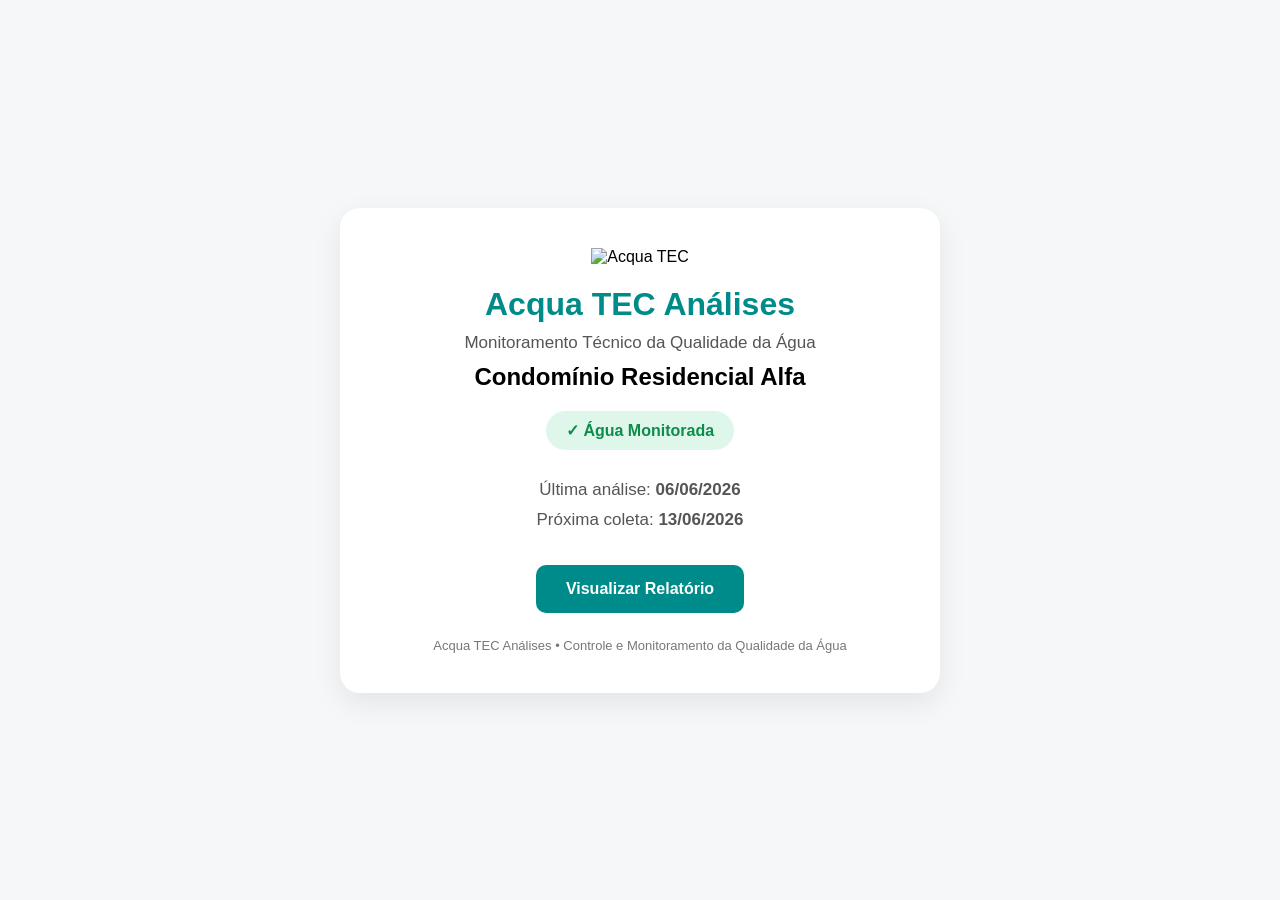
==== index.html @ b10cce32 "Add initial HTML structure for Acqua TEC Análises" ====
<!DOCTYPE html>
<html lang="pt-BR">
<head>
<meta charset="UTF-8">
<meta name="viewport" content="width=device-width, initial-scale=1.0">

<title>Acqua TEC Análises</title>

<style>
*{
    margin:0;
    padding:0;
    box-sizing:border-box;
    font-family:Arial, Helvetica, sans-serif;
}

body{
    background:#f5f7f8;
    display:flex;
    justify-content:center;
    align-items:center;
    min-height:100vh;
    padding:20px;
}

.card{
    background:white;
    max-width:600px;
    width:100%;
    padding:40px;
    border-radius:20px;
    box-shadow:0 10px 30px rgba(0,0,0,.08);
    text-align:center;
}

.logo{
    width:120px;
    margin-bottom:20px;
}

h1{
    color:#008b8b;
    margin-bottom:10px;
}

.status{
    display:inline-block;
    padding:10px 20px;
    border-radius:30px;
    background:#dff7ea;
    color:#0f8b4c;
    font-weight:bold;
    margin:20px 0;
}

.info{
    margin:10px 0;
    color:#555;
    font-size:17px;
}

.btn{
    display:inline-block;
    margin-top:25px;
    background:#008b8b;
    color:white;
    text-decoration:none;
    padding:15px 30px;
    border-radius:10px;
    font-weight:bold;
    transition:.3s;
}

.btn:hover{
    background:#006d6d;
}

footer{
    margin-top:25px;
    color:#777;
    font-size:13px;
}
</style>
</head>

<body>

<div class="card">

    <!-- Trocar pelo logo da Acqua TEC -->
    <img src="logo.png" alt="Acqua TEC" class="logo">

    <h1>Acqua TEC Análises</h1>

    <p class="info">
        Monitoramento Técnico da Qualidade da Água
    </p>

    <h2>Condomínio Residencial Alfa</h2>

    <div class="status">
        ✓ Água Monitorada
    </div>

    <p class="info">
        Última análise: <strong>06/06/2026</strong>
    </p>

    <p class="info">
        Próxima coleta: <strong>13/06/2026</strong>
    </p>

    <a href="relatorio.pdf" class="btn" target="_blank">
        Visualizar Relatório
    </a>

    <footer>
        Acqua TEC Análises • Controle e Monitoramento da Qualidade da Água
    </footer>

</div>

</body>
</html>
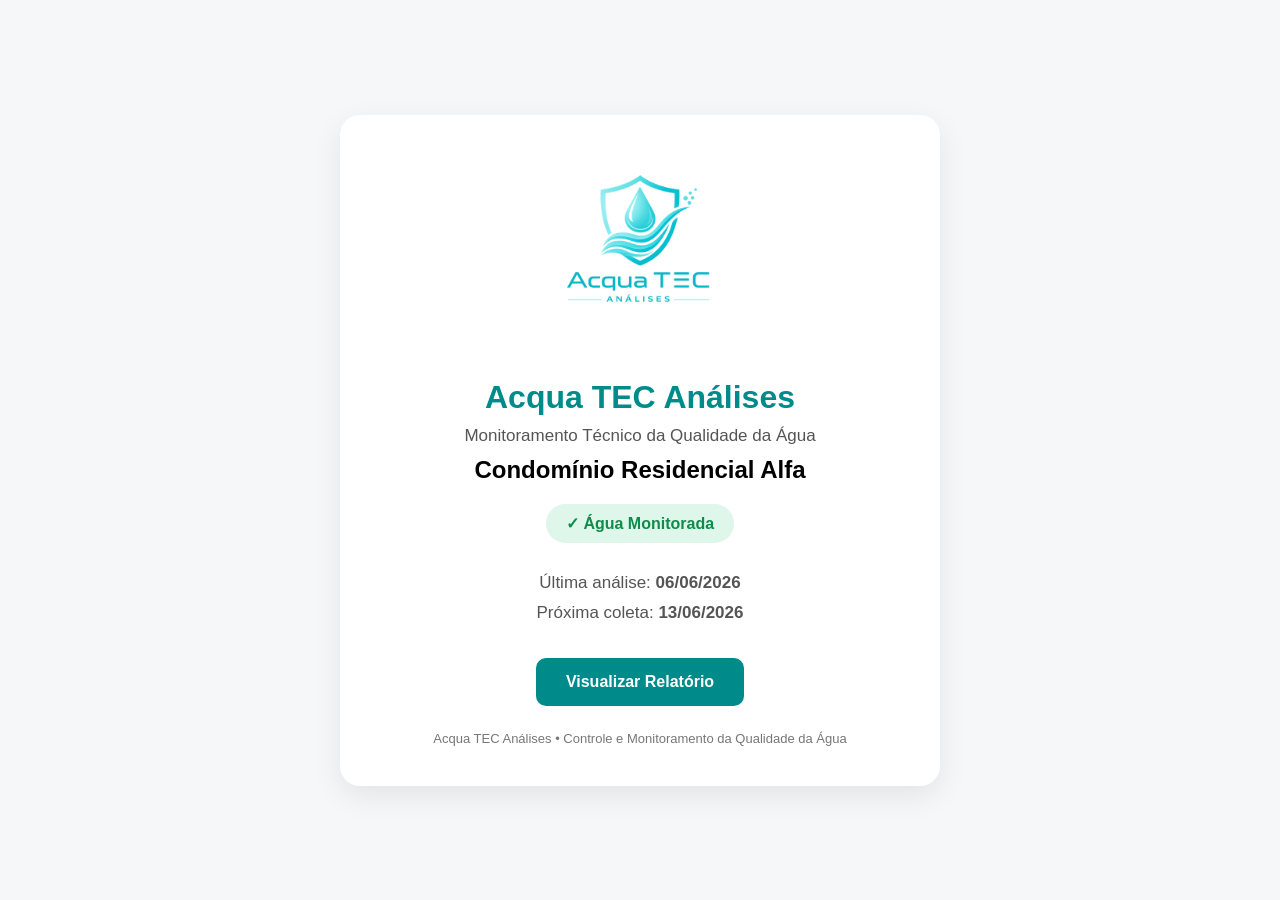
==== commit a2680ba3: "Add launch config and logo; update index.html Add .vscode/launch.json to enable launching the app in" ====
--- a/index.html
+++ b/index.html
@@ -34,7 +34,8 @@
 }
 
 .logo{
-    width:120px;
+    width:300px;
+    height:auto;
     margin-bottom:20px;
 }
 
@@ -110,7 +111,7 @@
         Próxima coleta: <strong>13/06/2026</strong>
     </p>
 
-    <a href="relatorio.pdf" class="btn" target="_blank">
+    <a href="laudo alfa.pdf" class="btn" target="_blank">
         Visualizar Relatório
     </a>
 
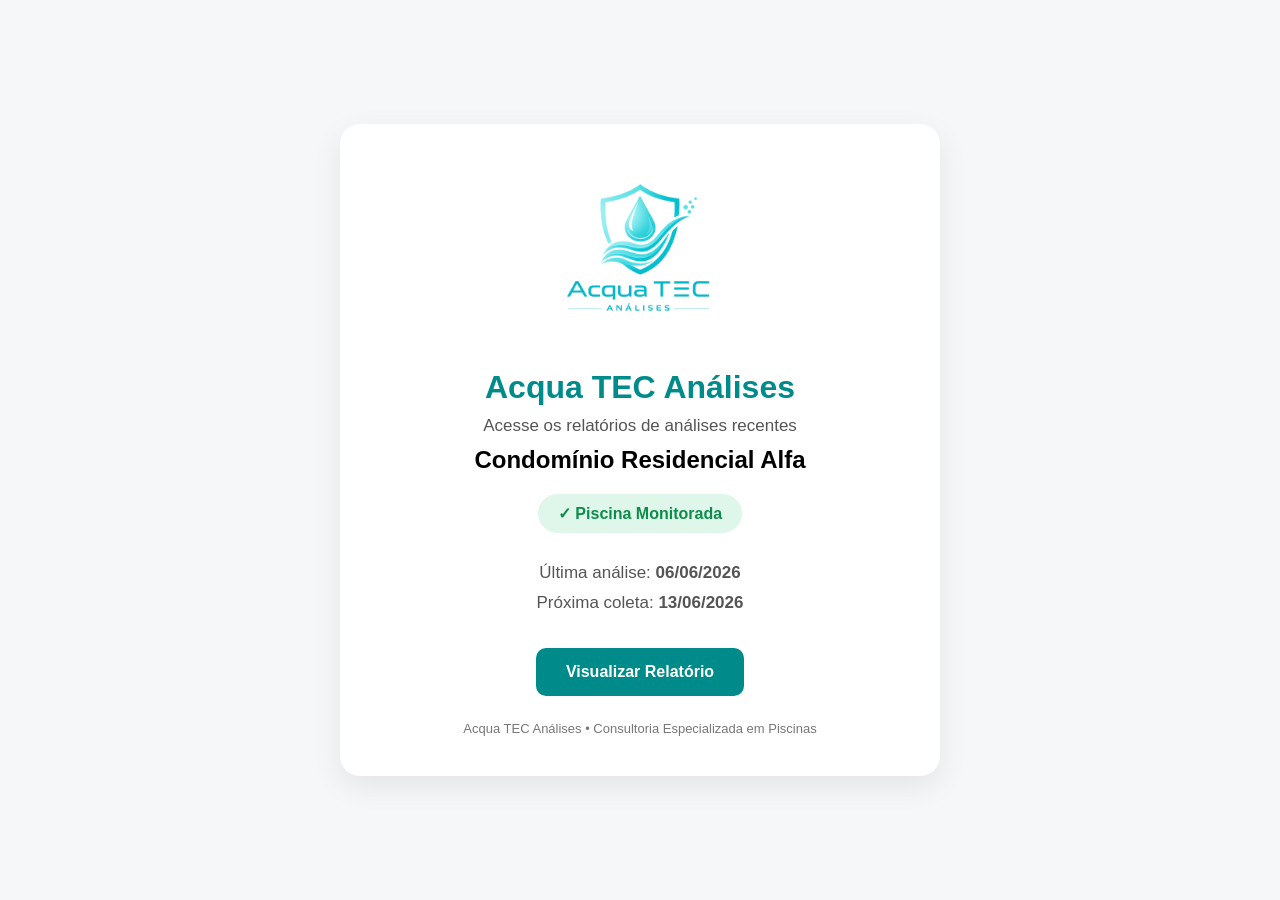
==== commit 03409f42: "mvp ajustes no layout e formatação de arquivo de laudo teste, MVP pronto" ====
--- a/index.html
+++ b/index.html
@@ -36,7 +36,7 @@
 .logo{
     width:300px;
     height:auto;
-    margin-bottom:20px;
+    margin-bottom:1px;
 }
 
 h1{
@@ -94,13 +94,13 @@
     <h1>Acqua TEC Análises</h1>
 
     <p class="info">
-        Monitoramento Técnico da Qualidade da Água
+        Acesse os relatórios de análises recentes
     </p>
 
     <h2>Condomínio Residencial Alfa</h2>
 
     <div class="status">
-        ✓ Água Monitorada
+        ✓ Piscina Monitorada
     </div>
 
     <p class="info">
@@ -116,7 +116,7 @@
     </a>
 
     <footer>
-        Acqua TEC Análises • Controle e Monitoramento da Qualidade da Água
+        Acqua TEC Análises • Consultoria Especializada em Piscinas
     </footer>
 
 </div>
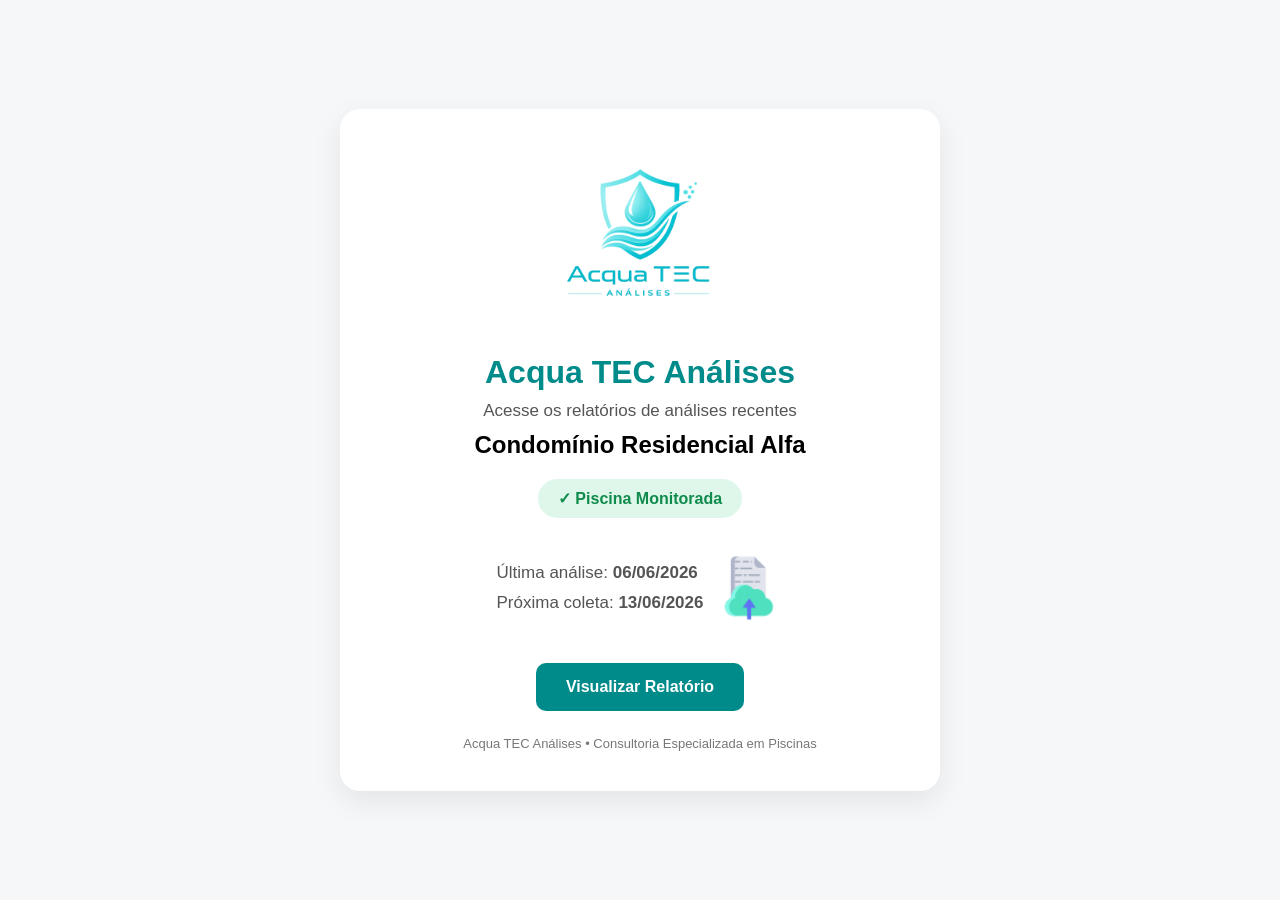
==== commit 5796dd5d: "adicionada pasta do drive Atualização do site, adicionado pasta do drive com todos os documentos e h" ====
--- a/index.html
+++ b/index.html
@@ -3,10 +3,12 @@
 <head>
 <meta charset="UTF-8">
 <meta name="viewport" content="width=device-width, initial-scale=1.0">
+<link rel="stylesheet" href="stylesheet.css">
+<link rel="icon" href="imagem/logo.png" type="image/png">
 
 <title>Acqua TEC Análises</title>
 
-<style>
+<!--<style>
 *{
     margin:0;
     padding:0;
@@ -81,7 +83,8 @@
     color:#777;
     font-size:13px;
 }
-</style>
+</style> > -->
+
 </head>
 
 <body>
@@ -89,7 +92,7 @@
 <div class="card">
 
     <!-- Trocar pelo logo da Acqua TEC -->
-    <img src="logo.png" alt="Acqua TEC" class="logo">
+    <img src="imagem/logo.png" alt="Acqua TEC" class="logo">
 
     <h1>Acqua TEC Análises</h1>
 
@@ -103,17 +106,29 @@
         ✓ Piscina Monitorada
     </div>
 
-    <p class="info">
-        Última análise: <strong>06/06/2026</strong>
-    </p>
+    <div class="info-group">
+        <div class="info-text">
+            <p class="info">
+                Última análise: <strong>06/06/2026</strong>
+            </p>
 
-    <p class="info">
-        Próxima coleta: <strong>13/06/2026</strong>
-    </p>
+            <p class="info">
+                Próxima coleta: <strong>13/06/2026</strong>
+            </p>
+        </div>
+
+        <a href="https://drive.google.com/drive/u/0/folders/1QDxtFEQ1Ho5Dj268_EGlfbFC-saPiPDx" target="_blank" rel="noopener" class="icon-link">
+            <img src="imagem/arquivos.png" alt="Ícone de arquivo" class="icon-file">
+        </a>
+    </div>
 
     <a href="laudo alfa.pdf" class="btn" target="_blank">
         Visualizar Relatório
     </a>
+    
+    <!--<a href="home.html" class="btn" target="_blank">
+        Acesse nosso site
+    </a>-->
 
     <footer>
         Acqua TEC Análises • Consultoria Especializada em Piscinas
--- a/stylesheet.css
+++ b/stylesheet.css
@@ -0,0 +1,108 @@
+*{
+    margin:0;
+    padding:0;
+    box-sizing:border-box;
+    font-family:Arial, Helvetica, sans-serif;
+}
+
+body{
+    background:#f5f7f8;
+    display:flex;
+    justify-content:center;
+    align-items:center;
+    min-height:100vh;
+    padding:20px;
+}
+
+.card{
+    background:white;
+    max-width:600px;
+    width:100%;
+    padding:40px;
+    border-radius:20px;
+    box-shadow:0 10px 30px rgba(0,0,0,.08);
+    text-align:center;
+}
+
+.logo{
+    width:300px;
+    height:auto;
+    margin-bottom:1px;
+}
+
+h1{
+    color:#008b8b;
+    margin-bottom:10px;
+}
+
+.status{
+    display:inline-block;
+    padding:10px 20px;
+    border-radius:30px;
+    background:#dff7ea;
+    color:#0f8b4c;
+    font-weight:bold;
+    margin:20px 0;
+}
+
+.info{
+    margin:10px 0;
+    color:#555;
+    font-size:17px;
+}
+
+.info-group{
+    display:flex;
+    align-items:center;
+    justify-content:center;
+    gap:12px;
+    margin:15px 0;
+}
+
+.info-text{
+    text-align:left;
+}
+
+.icon-link{
+    display:flex;
+    align-items:center;
+    justify-content:center;
+}
+
+.icon-file{
+    width:68px;
+    height:auto;
+    display:block;
+}
+
+.btn{
+    display:inline-block;
+    margin-top:25px;
+    background:#008b8b;
+    color:white;
+    text-decoration:none;
+    padding:15px 30px;
+    border-radius:10px;
+    font-weight:bold;
+    transition:.3s;
+}
+
+.btn:hover{
+    background:#006d6d;
+}
+
+footer{
+    margin-top:25px;
+    color:#777;
+    font-size:13px;
+}
+
+.btn.arquivo{
+    background:#008b8b;
+    color:white;
+    border:none;
+    padding:10px 20px;
+    border-radius:5px;
+    cursor:pointer;
+    transition:.3s;
+}
